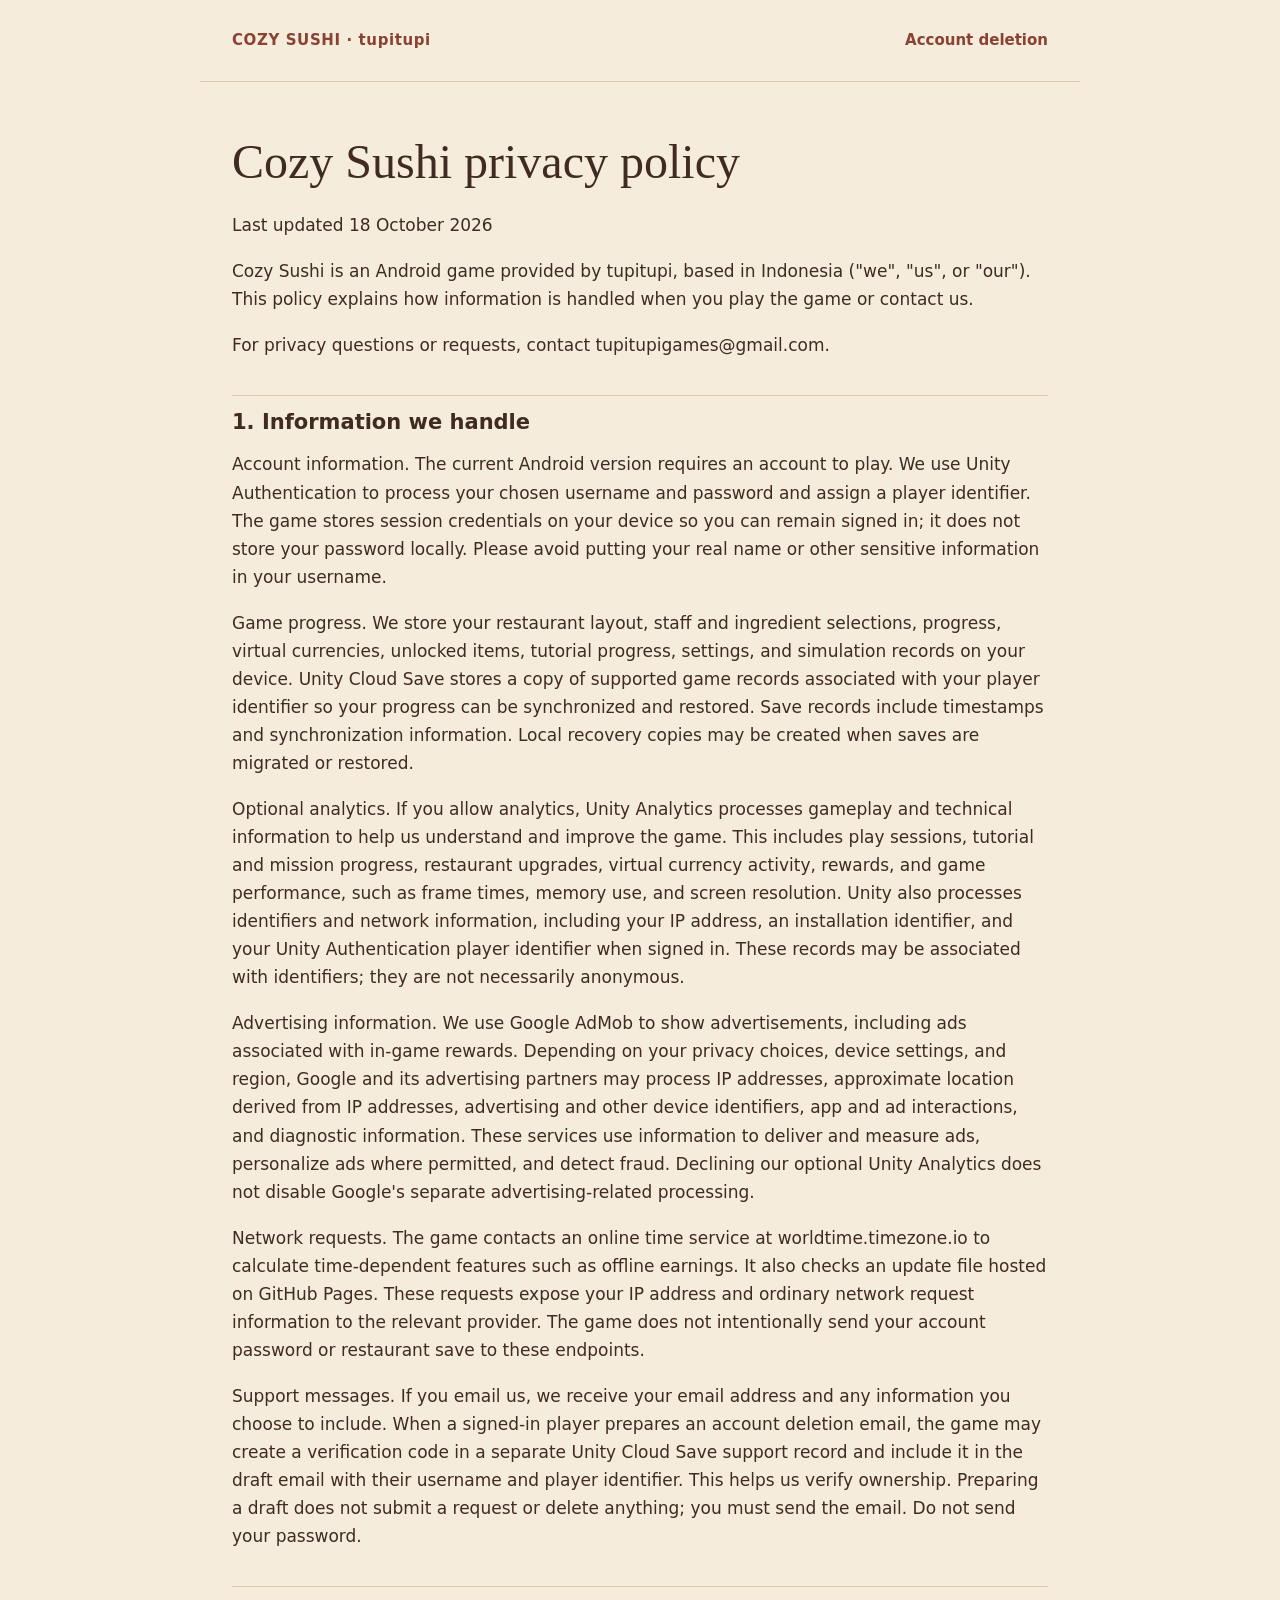
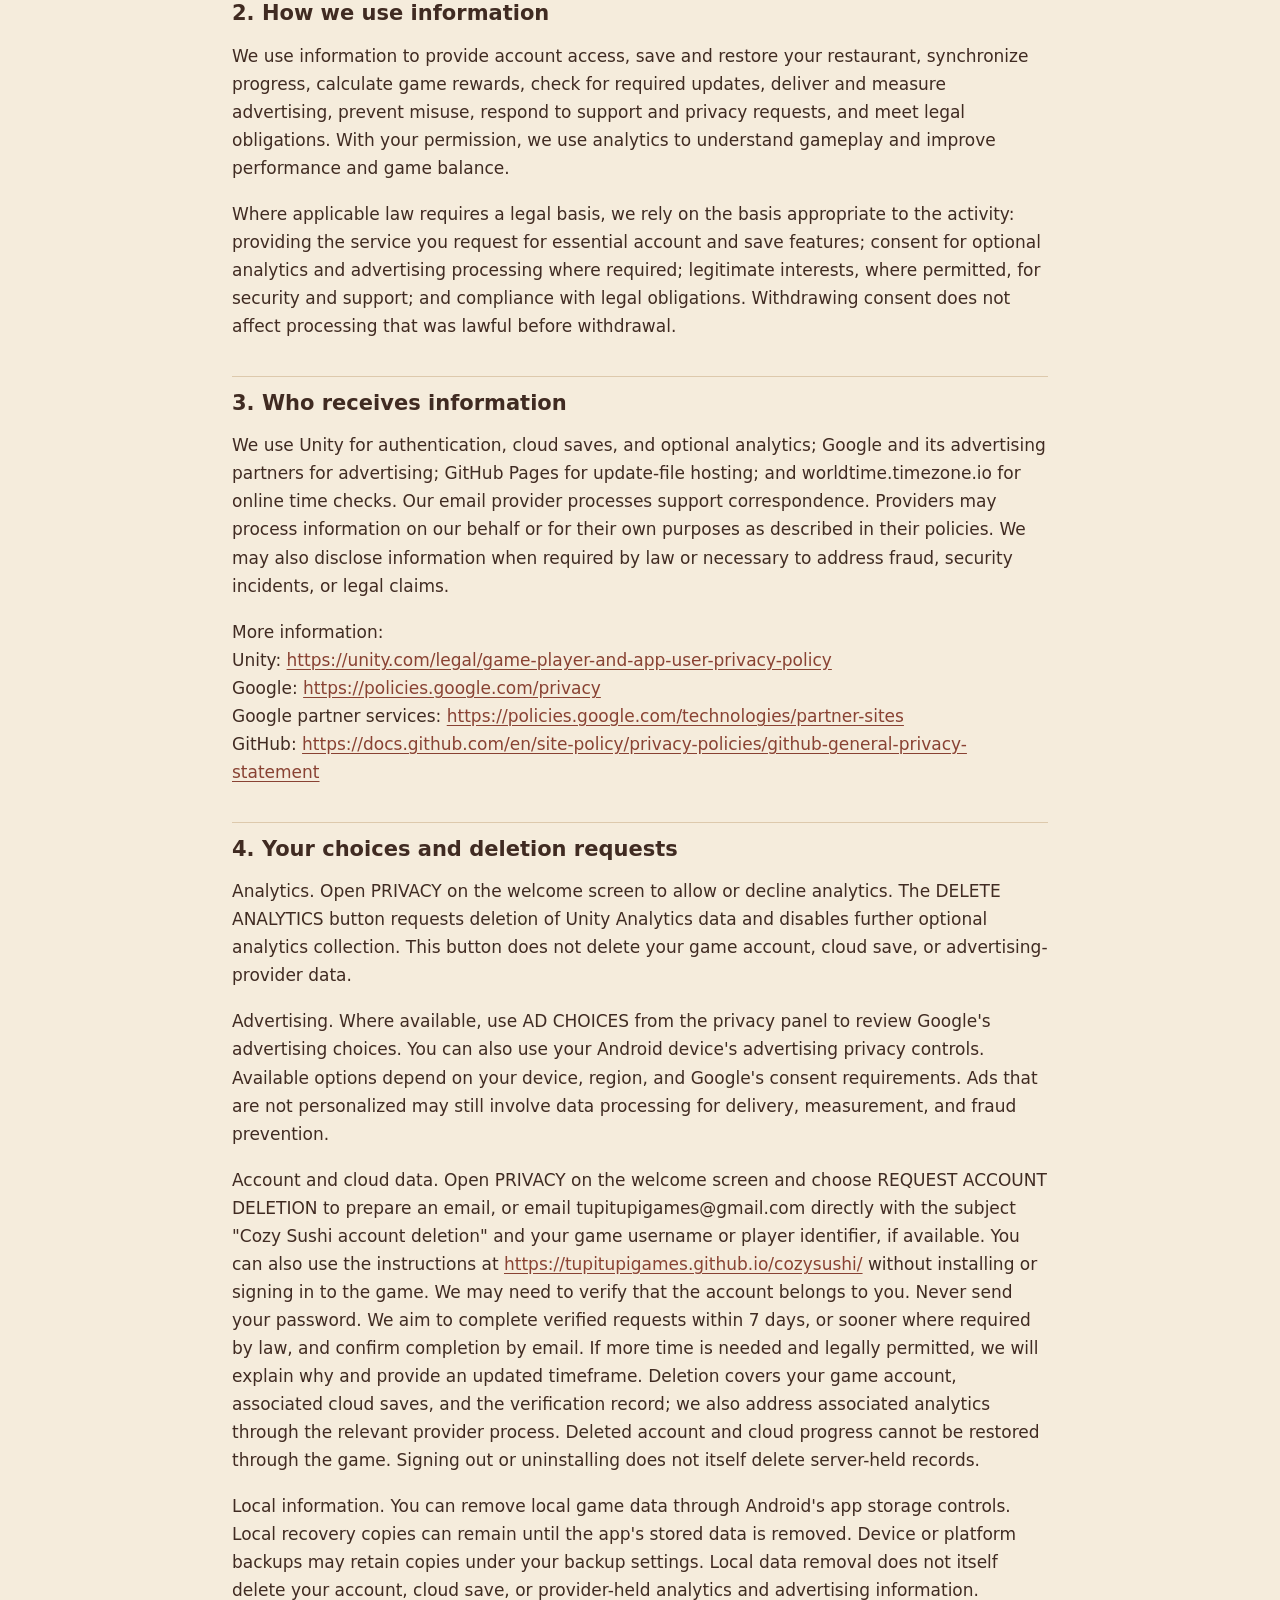
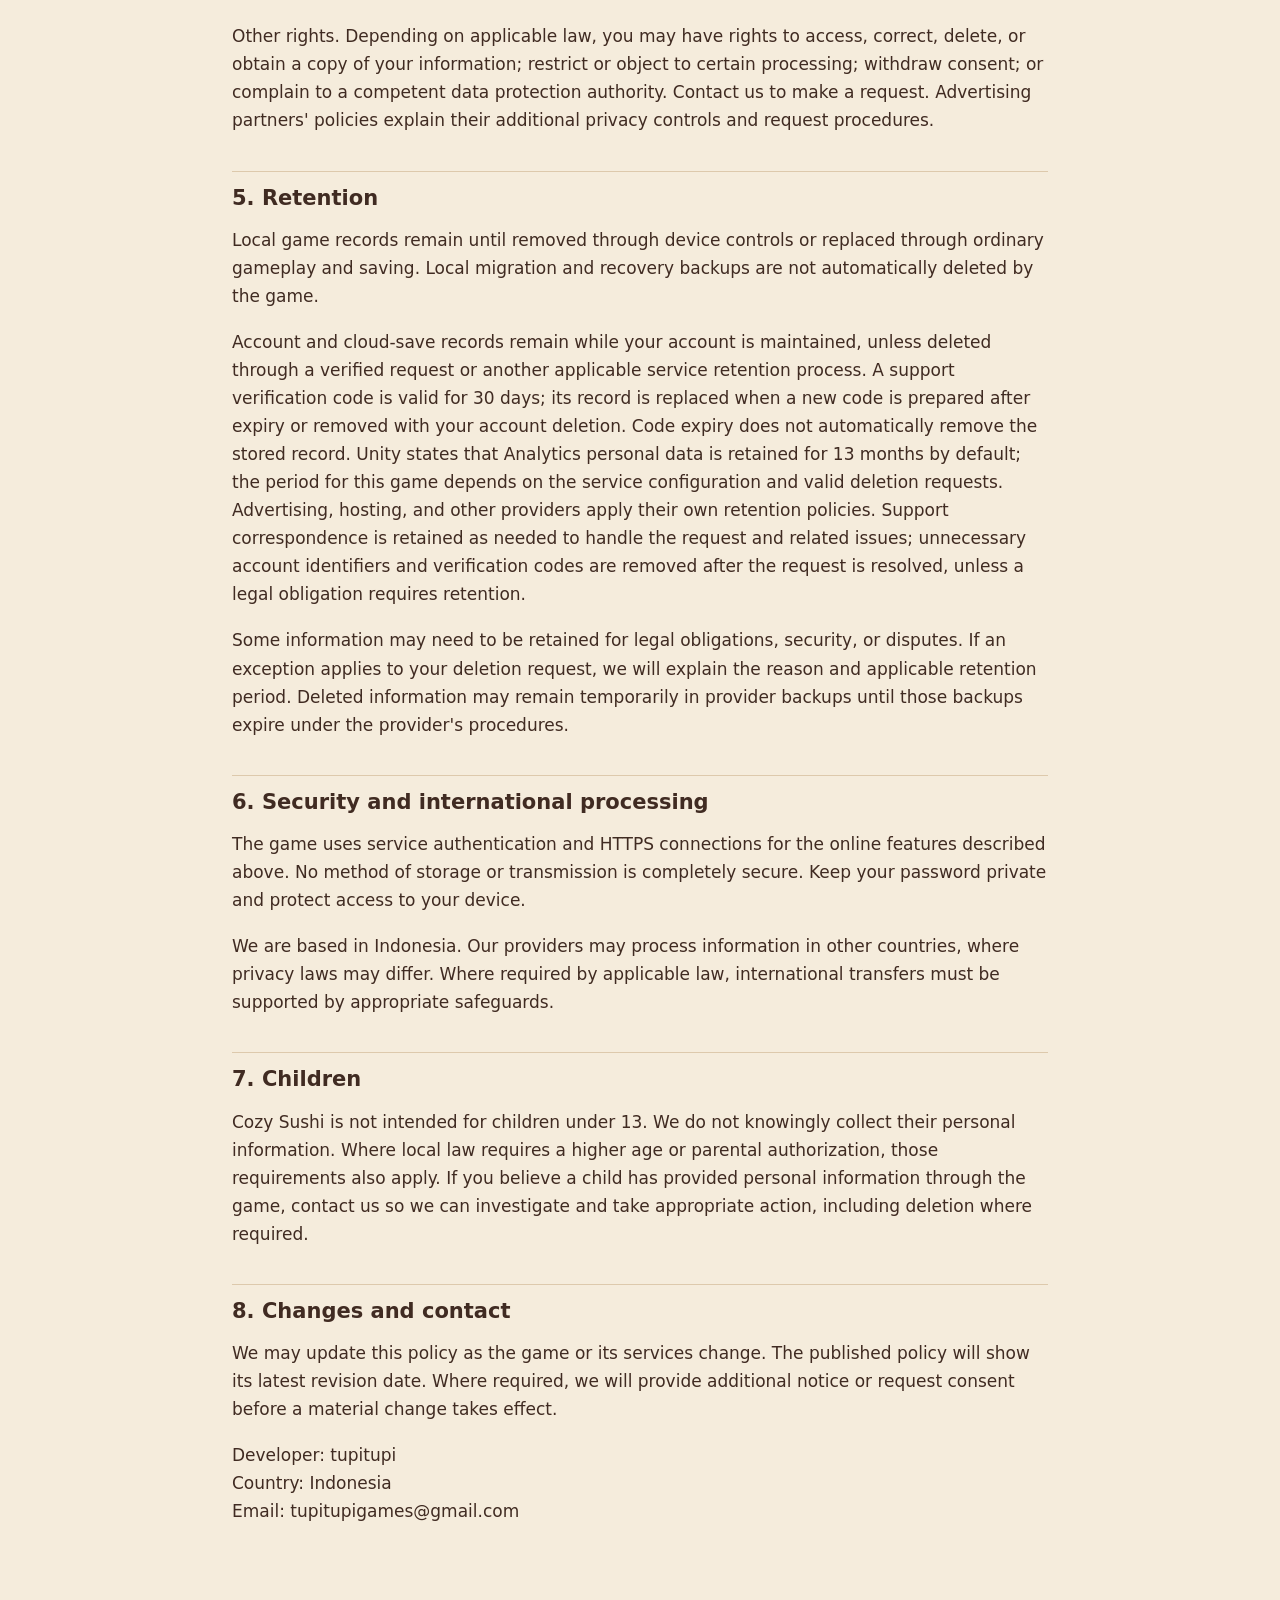
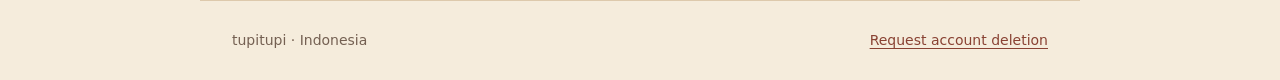
==== cozysushi/privacy.html @ ad053672 "Add Cozy Sushi privacy policy and account deletion pages" ====
<!doctype html><html lang="en"><head><meta charset="utf-8"><meta name="viewport" content="width=device-width, initial-scale=1"><meta name="description" content="Cozy Sushi privacy policy: accounts, cloud saves, analytics, advertising, and your choices."><title>Privacy policy | Cozy Sushi by tupitupi</title><link rel="stylesheet" href="style.css"></head><body><header><a class="brand" href="./">COZY SUSHI · tupitupi</a><nav aria-label="Main"><a href="./">Account deletion</a></nav></header><main class="policy"><h1>Cozy Sushi privacy policy</h1><p>Last updated 18 October 2026</p>
<p>Cozy Sushi is an Android game provided by tupitupi, based in Indonesia (&quot;we&quot;, &quot;us&quot;, or &quot;our&quot;). This policy explains how information is handled when you play the game or contact us.</p>
<p>For privacy questions or requests, contact tupitupigames@gmail.com.</p>
<h2>1. Information we handle</h2>
<p>Account information. The current Android version requires an account to play. We use Unity Authentication to process your chosen username and password and assign a player identifier. The game stores session credentials on your device so you can remain signed in; it does not store your password locally. Please avoid putting your real name or other sensitive information in your username.</p>
<p>Game progress. We store your restaurant layout, staff and ingredient selections, progress, virtual currencies, unlocked items, tutorial progress, settings, and simulation records on your device. Unity Cloud Save stores a copy of supported game records associated with your player identifier so your progress can be synchronized and restored. Save records include timestamps and synchronization information. Local recovery copies may be created when saves are migrated or restored.</p>
<p>Optional analytics. If you allow analytics, Unity Analytics processes gameplay and technical information to help us understand and improve the game. This includes play sessions, tutorial and mission progress, restaurant upgrades, virtual currency activity, rewards, and game performance, such as frame times, memory use, and screen resolution. Unity also processes identifiers and network information, including your IP address, an installation identifier, and your Unity Authentication player identifier when signed in. These records may be associated with identifiers; they are not necessarily anonymous.</p>
<p>Advertising information. We use Google AdMob to show advertisements, including ads associated with in-game rewards. Depending on your privacy choices, device settings, and region, Google and its advertising partners may process IP addresses, approximate location derived from IP addresses, advertising and other device identifiers, app and ad interactions, and diagnostic information. These services use information to deliver and measure ads, personalize ads where permitted, and detect fraud. Declining our optional Unity Analytics does not disable Google's separate advertising-related processing.</p>
<p>Network requests. The game contacts an online time service at worldtime.timezone.io to calculate time-dependent features such as offline earnings. It also checks an update file hosted on GitHub Pages. These requests expose your IP address and ordinary network request information to the relevant provider. The game does not intentionally send your account password or restaurant save to these endpoints.</p>
<p>Support messages. If you email us, we receive your email address and any information you choose to include. When a signed-in player prepares an account deletion email, the game may create a verification code in a separate Unity Cloud Save support record and include it in the draft email with their username and player identifier. This helps us verify ownership. Preparing a draft does not submit a request or delete anything; you must send the email. Do not send your password.</p>
<h2>2. How we use information</h2>
<p>We use information to provide account access, save and restore your restaurant, synchronize progress, calculate game rewards, check for required updates, deliver and measure advertising, prevent misuse, respond to support and privacy requests, and meet legal obligations. With your permission, we use analytics to understand gameplay and improve performance and game balance.</p>
<p>Where applicable law requires a legal basis, we rely on the basis appropriate to the activity: providing the service you request for essential account and save features; consent for optional analytics and advertising processing where required; legitimate interests, where permitted, for security and support; and compliance with legal obligations. Withdrawing consent does not affect processing that was lawful before withdrawal.</p>
<h2>3. Who receives information</h2>
<p>We use Unity for authentication, cloud saves, and optional analytics; Google and its advertising partners for advertising; GitHub Pages for update-file hosting; and worldtime.timezone.io for online time checks. Our email provider processes support correspondence. Providers may process information on our behalf or for their own purposes as described in their policies. We may also disclose information when required by law or necessary to address fraud, security incidents, or legal claims.</p>
<p>More information:<br>Unity: <a href="https://unity.com/legal/game-player-and-app-user-privacy-policy">https://unity.com/legal/game-player-and-app-user-privacy-policy</a><br>Google: <a href="https://policies.google.com/privacy">https://policies.google.com/privacy</a><br>Google partner services: <a href="https://policies.google.com/technologies/partner-sites">https://policies.google.com/technologies/partner-sites</a><br>GitHub: <a href="https://docs.github.com/en/site-policy/privacy-policies/github-general-privacy-statement">https://docs.github.com/en/site-policy/privacy-policies/github-general-privacy-statement</a></p>
<h2>4. Your choices and deletion requests</h2>
<p>Analytics. Open PRIVACY on the welcome screen to allow or decline analytics. The DELETE ANALYTICS button requests deletion of Unity Analytics data and disables further optional analytics collection. This button does not delete your game account, cloud save, or advertising-provider data.</p>
<p>Advertising. Where available, use AD CHOICES from the privacy panel to review Google's advertising choices. You can also use your Android device's advertising privacy controls. Available options depend on your device, region, and Google's consent requirements. Ads that are not personalized may still involve data processing for delivery, measurement, and fraud prevention.</p>
<p>Account and cloud data. Open PRIVACY on the welcome screen and choose REQUEST ACCOUNT DELETION to prepare an email, or email tupitupigames@gmail.com directly with the subject &quot;Cozy Sushi account deletion&quot; and your game username or player identifier, if available. You can also use the instructions at <a href="https://tupitupigames.github.io/cozysushi/">https://tupitupigames.github.io/cozysushi/</a> without installing or signing in to the game. We may need to verify that the account belongs to you. Never send your password. We aim to complete verified requests within 7 days, or sooner where required by law, and confirm completion by email. If more time is needed and legally permitted, we will explain why and provide an updated timeframe. Deletion covers your game account, associated cloud saves, and the verification record; we also address associated analytics through the relevant provider process. Deleted account and cloud progress cannot be restored through the game. Signing out or uninstalling does not itself delete server-held records.</p>
<p>Local information. You can remove local game data through Android's app storage controls. Local recovery copies can remain until the app's stored data is removed. Device or platform backups may retain copies under your backup settings. Local data removal does not itself delete your account, cloud save, or provider-held analytics and advertising information.</p>
<p>Other rights. Depending on applicable law, you may have rights to access, correct, delete, or obtain a copy of your information; restrict or object to certain processing; withdraw consent; or complain to a competent data protection authority. Contact us to make a request. Advertising partners' policies explain their additional privacy controls and request procedures.</p>
<h2>5. Retention</h2>
<p>Local game records remain until removed through device controls or replaced through ordinary gameplay and saving. Local migration and recovery backups are not automatically deleted by the game.</p>
<p>Account and cloud-save records remain while your account is maintained, unless deleted through a verified request or another applicable service retention process. A support verification code is valid for 30 days; its record is replaced when a new code is prepared after expiry or removed with your account deletion. Code expiry does not automatically remove the stored record. Unity states that Analytics personal data is retained for 13 months by default; the period for this game depends on the service configuration and valid deletion requests. Advertising, hosting, and other providers apply their own retention policies. Support correspondence is retained as needed to handle the request and related issues; unnecessary account identifiers and verification codes are removed after the request is resolved, unless a legal obligation requires retention.</p>
<p>Some information may need to be retained for legal obligations, security, or disputes. If an exception applies to your deletion request, we will explain the reason and applicable retention period. Deleted information may remain temporarily in provider backups until those backups expire under the provider's procedures.</p>
<h2>6. Security and international processing</h2>
<p>The game uses service authentication and HTTPS connections for the online features described above. No method of storage or transmission is completely secure. Keep your password private and protect access to your device.</p>
<p>We are based in Indonesia. Our providers may process information in other countries, where privacy laws may differ. Where required by applicable law, international transfers must be supported by appropriate safeguards.</p>
<h2>7. Children</h2>
<p>Cozy Sushi is not intended for children under 13. We do not knowingly collect their personal information. Where local law requires a higher age or parental authorization, those requirements also apply. If you believe a child has provided personal information through the game, contact us so we can investigate and take appropriate action, including deletion where required.</p>
<h2>8. Changes and contact</h2>
<p>We may update this policy as the game or its services change. The published policy will show its latest revision date. Where required, we will provide additional notice or request consent before a material change takes effect.</p>
<p>Developer: tupitupi<br>Country: Indonesia<br>Email: tupitupigames@gmail.com</p></main><footer><span>tupitupi · Indonesia</span><a href="./">Request account deletion</a></footer></body></html>
---- cozysushi/style.css ----
:root{color-scheme:light;--ink:#402b22;--muted:#746052;--paper:#faf1db;--red:#894233;--line:#ddc9ac}
*{box-sizing:border-box}body{margin:0;background:#f5ecdc;color:var(--ink);font:17px/1.65 system-ui,-apple-system,BlinkMacSystemFont,"Segoe UI",sans-serif}a{color:var(--red);text-underline-offset:3px}a:hover{text-decoration-thickness:2px}a:focus-visible,button:focus-visible{outline:3px solid #894233;outline-offset:5px}header,main,footer{max-width:880px;margin:auto;padding:28px 32px}header{display:flex;justify-content:space-between;gap:24px;border-bottom:1px solid var(--line);font-size:15px}header a{font-weight:700;text-decoration:none}.brand{letter-spacing:.04em}main{padding-top:52px;padding-bottom:56px}h1{font-family:Georgia,serif;font-size:clamp(32px,5vw,48px);font-weight:500;line-height:1.15;margin:0 0 22px}h2{font-size:21px;line-height:1.35;margin:36px 0 14px}p{margin:0 0 18px}.eyebrow{color:var(--red);font-size:13px;letter-spacing:.14em;font-weight:700;text-transform:uppercase}.intro{font-size:20px;max-width:700px}.action{display:inline-block;padding:15px 24px;border:2px solid var(--red);border-radius:7px;color:white;background:var(--red);font-weight:650;text-decoration:none;margin:8px 0 14px}.action:hover{background:#71372b}section{padding:2px 0 10px}li{margin:10px 0}ul,ol{padding-left:26px}.notice{padding:22px 26px;border-left:4px solid #b99154;background:var(--paper);margin:24px 0}.notice p:last-child{margin-bottom:0}.email{overflow-wrap:anywhere}footer{border-top:1px solid var(--line);color:var(--muted);font-size:14px;display:flex;justify-content:space-between;gap:20px}.small{font-size:15px;color:var(--muted)}.policy p{overflow-wrap:anywhere}.policy h2{padding-top:12px;border-top:1px solid var(--line)}@media(max-width:600px){header,main,footer{padding-left:22px;padding-right:22px}header,footer{flex-wrap:wrap}main{padding-top:36px}.intro{font-size:18px}.action{width:100%;text-align:center}}
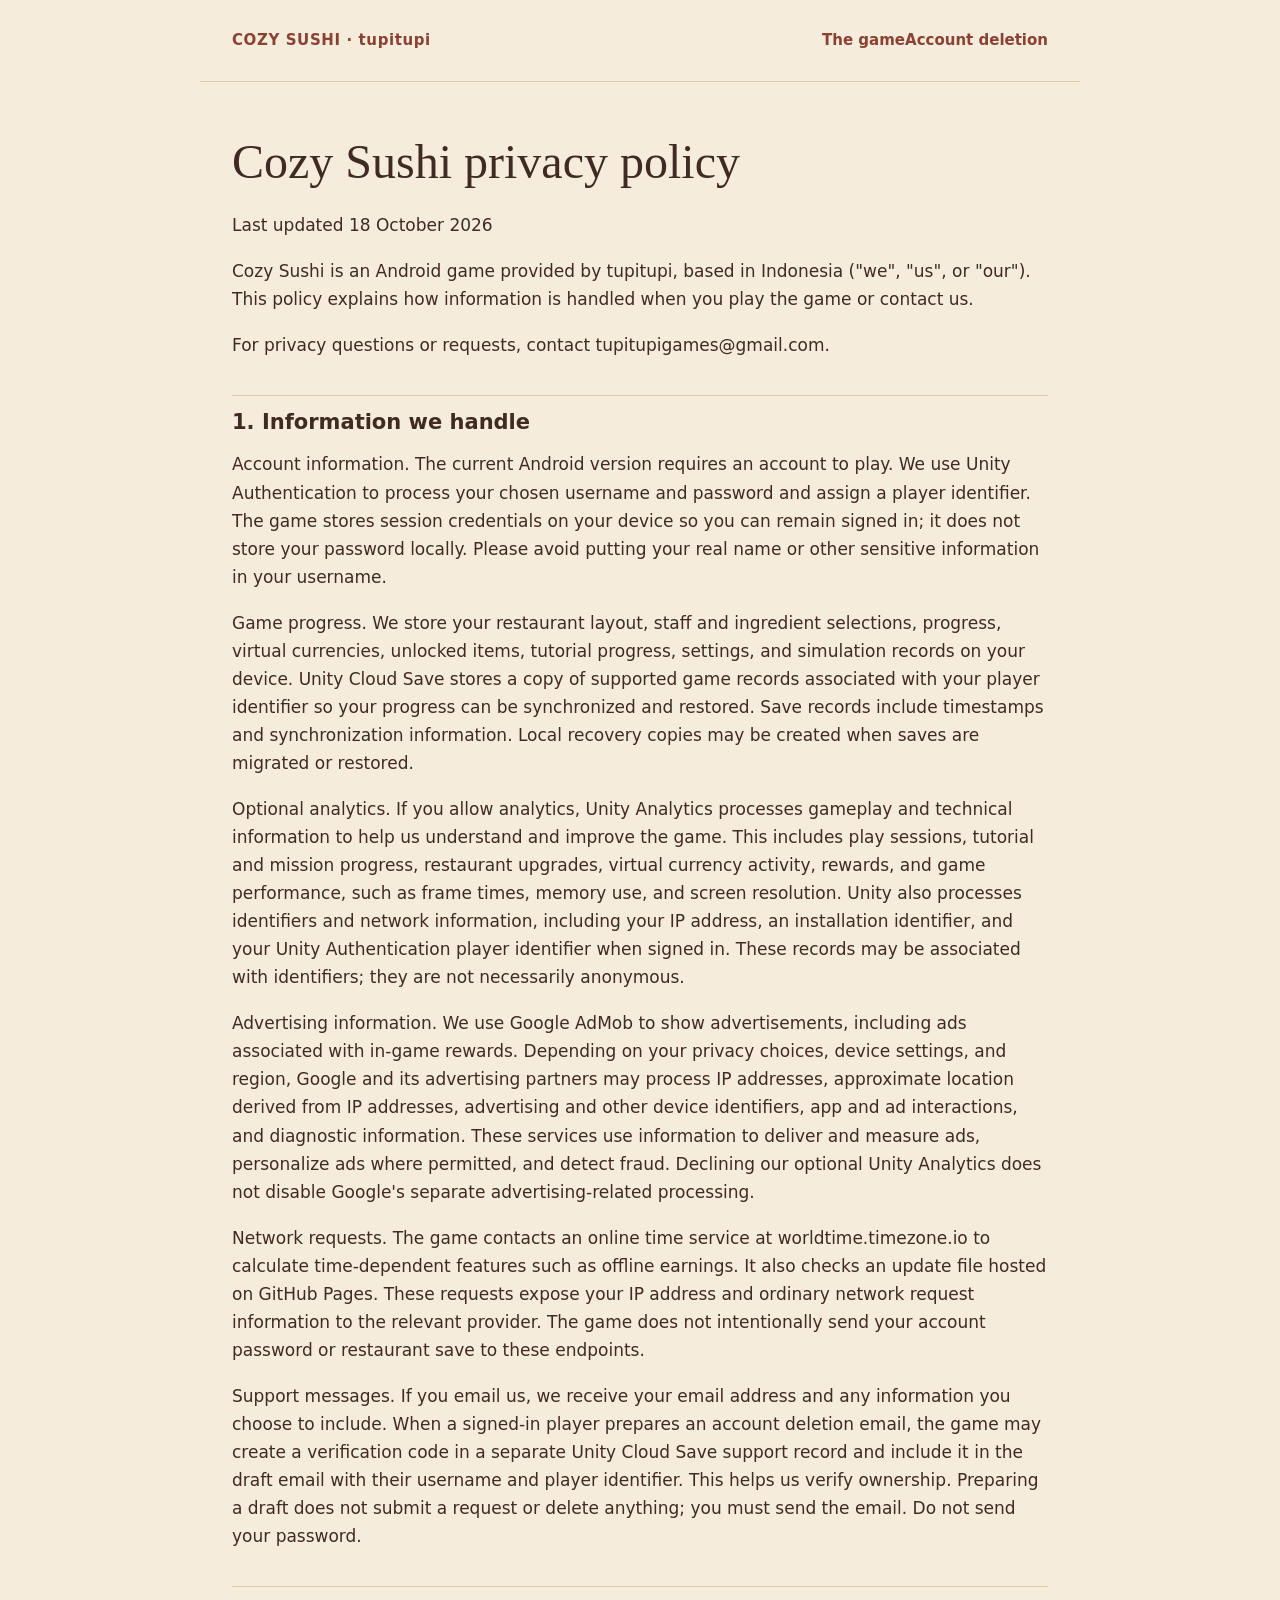
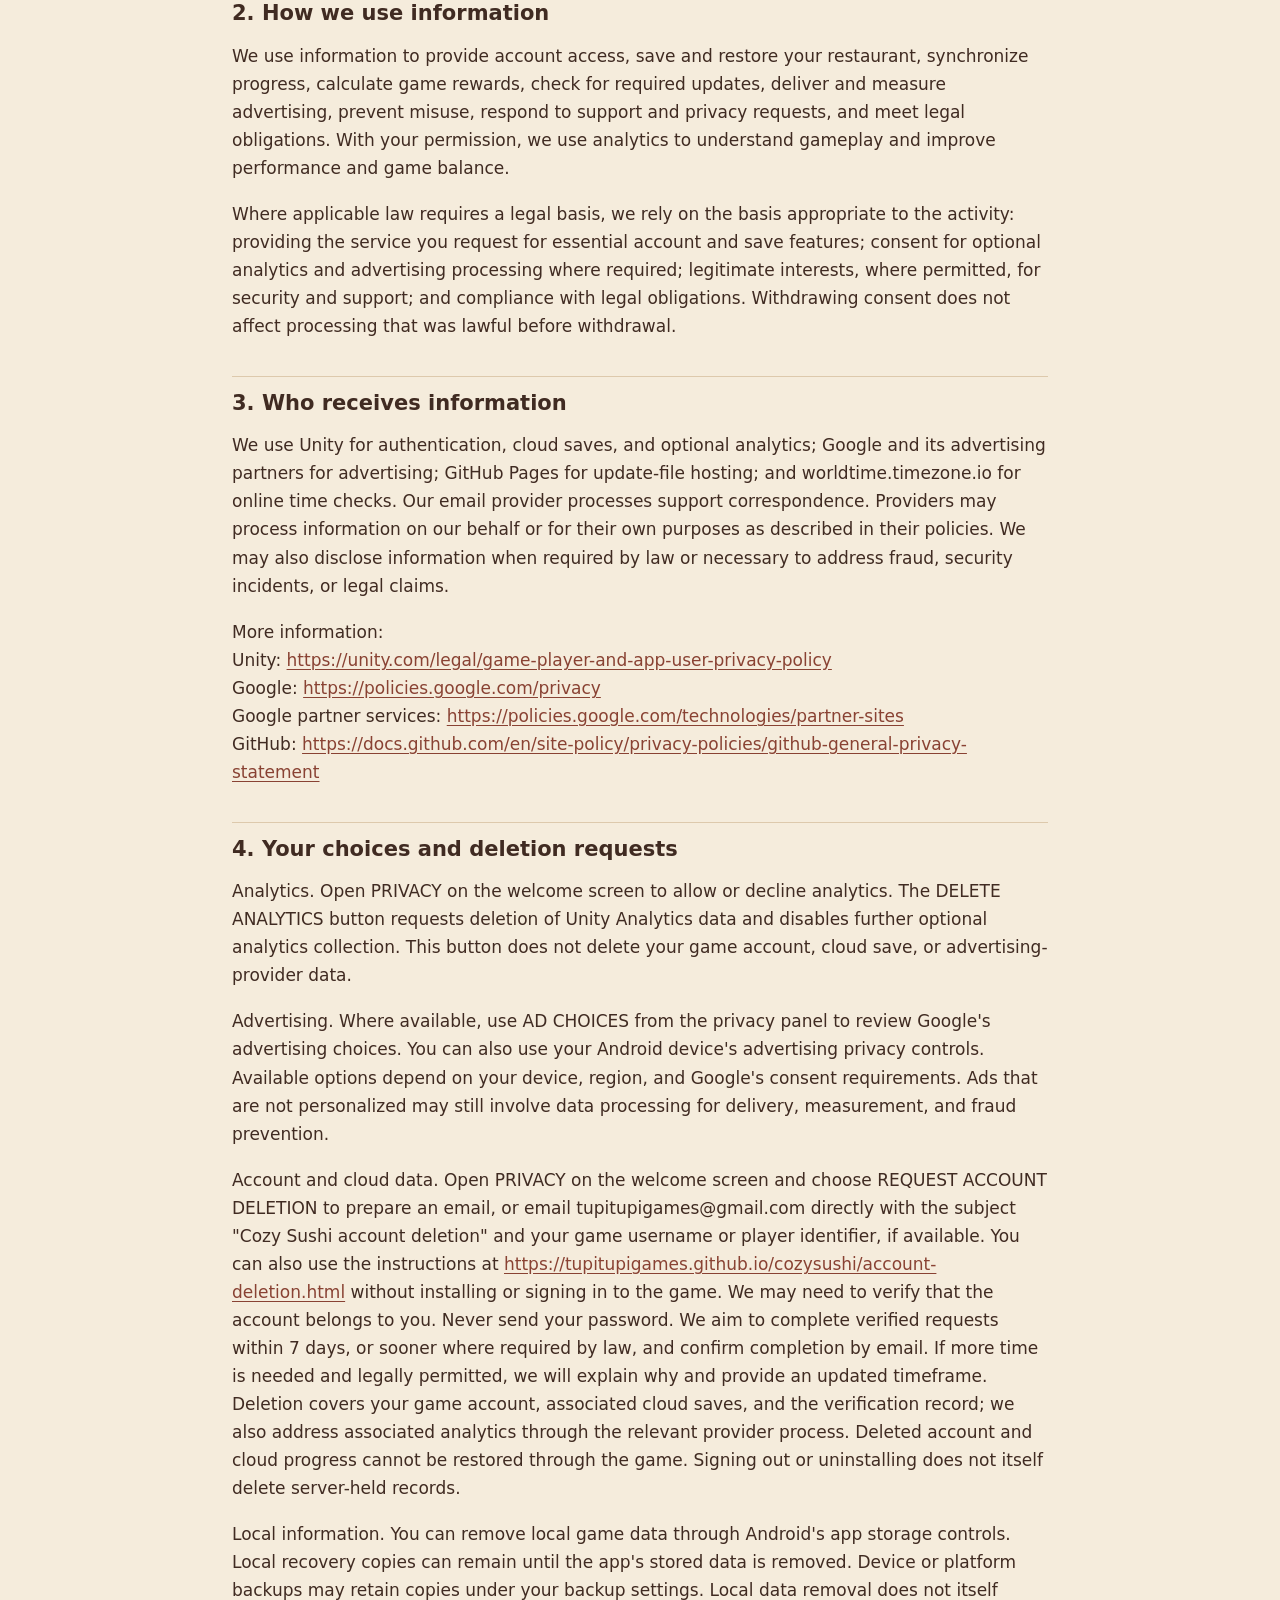
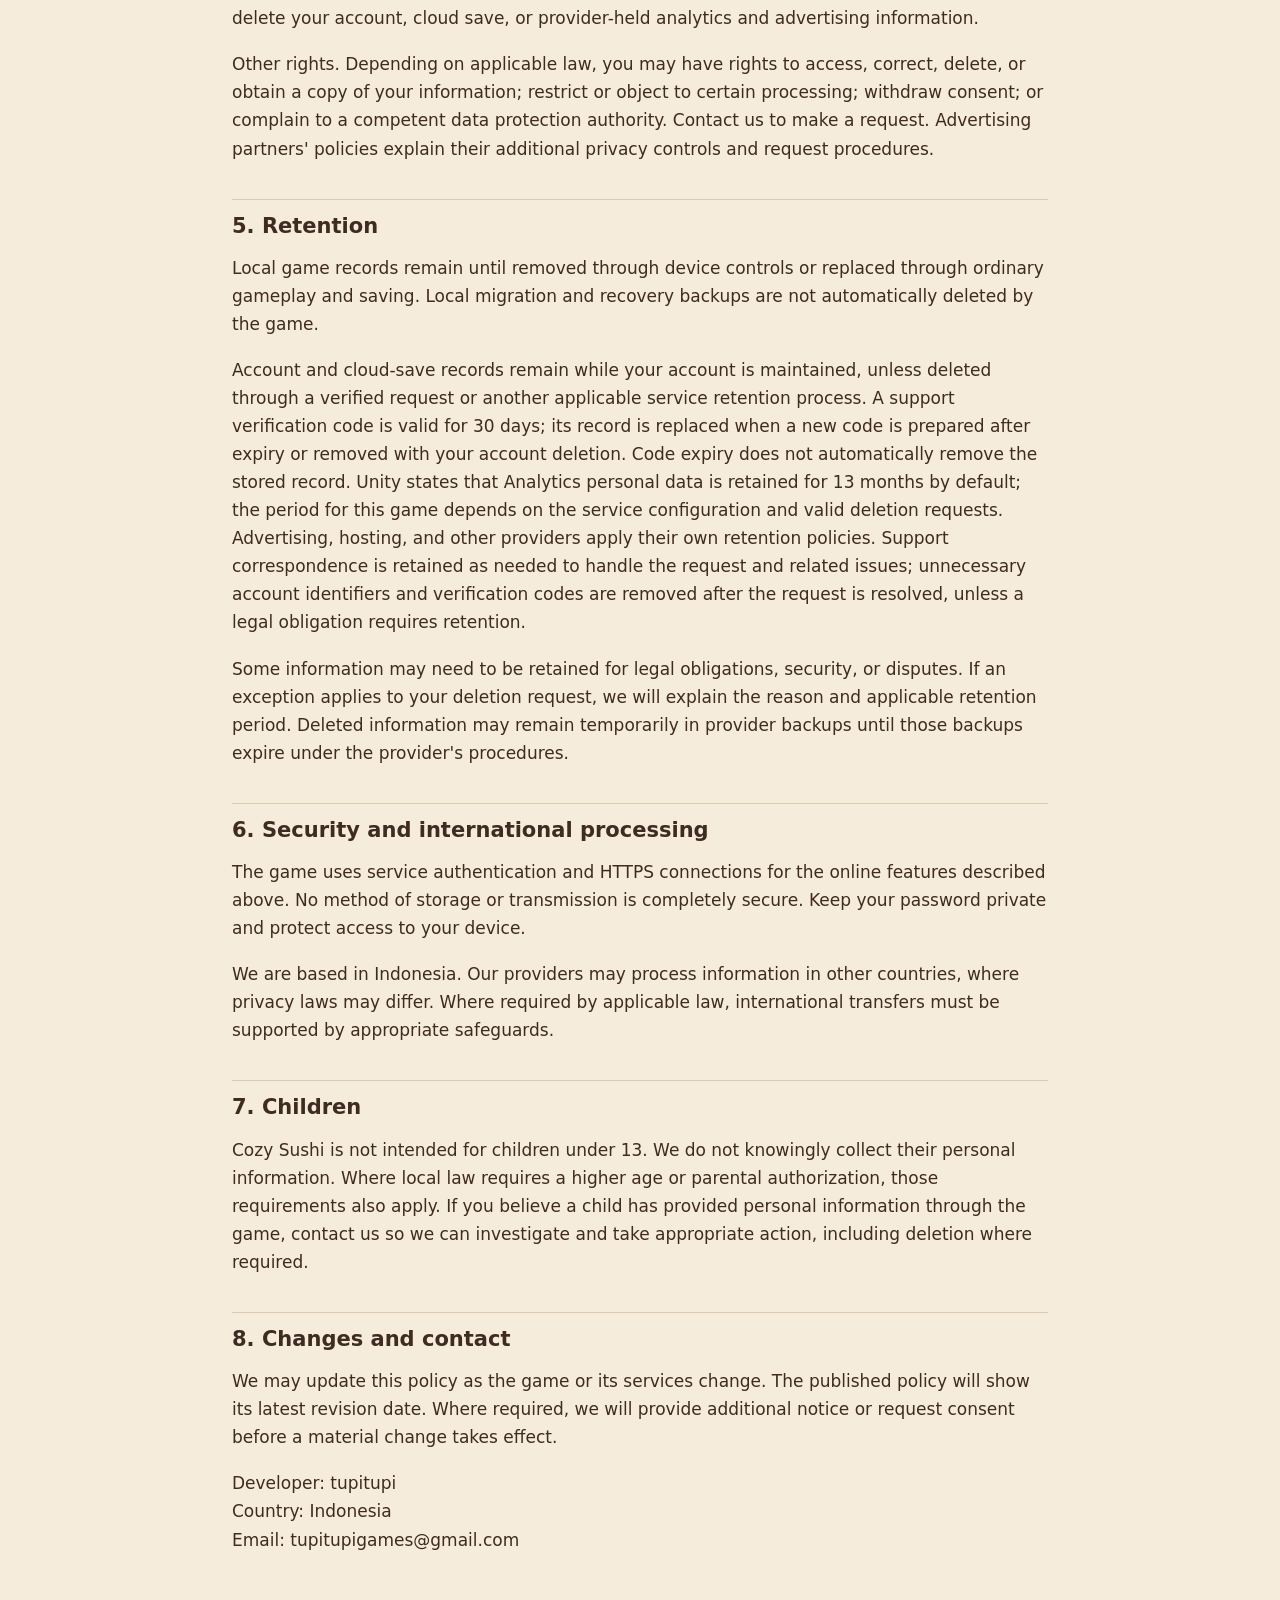
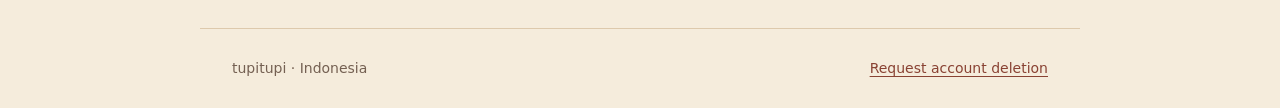
==== commit 003e7e91: "Add Cozy Sushi landing page and separate legal pages" ====
--- a/cozysushi/privacy.html
+++ b/cozysushi/privacy.html
@@ -1,4 +1,4 @@
-<!doctype html><html lang="en"><head><meta charset="utf-8"><meta name="viewport" content="width=device-width, initial-scale=1"><meta name="description" content="Cozy Sushi privacy policy: accounts, cloud saves, analytics, advertising, and your choices."><title>Privacy policy | Cozy Sushi by tupitupi</title><link rel="stylesheet" href="style.css"></head><body><header><a class="brand" href="./">COZY SUSHI · tupitupi</a><nav aria-label="Main"><a href="./">Account deletion</a></nav></header><main class="policy"><h1>Cozy Sushi privacy policy</h1><p>Last updated 18 October 2026</p>
+<!doctype html><html lang="en"><head><meta charset="utf-8"><meta name="viewport" content="width=device-width, initial-scale=1"><meta name="description" content="Cozy Sushi privacy policy: accounts, cloud saves, analytics, advertising, and your choices."><title>Privacy policy | Cozy Sushi by tupitupi</title><link rel="stylesheet" href="style.css"></head><body><header><a class="brand" href="./">COZY SUSHI · tupitupi</a><nav aria-label="Main"><a href="./">The game</a><a href="account-deletion.html">Account deletion</a></nav></header><main class="policy"><h1>Cozy Sushi privacy policy</h1><p>Last updated 18 October 2026</p>
 <p>Cozy Sushi is an Android game provided by tupitupi, based in Indonesia (&quot;we&quot;, &quot;us&quot;, or &quot;our&quot;). This policy explains how information is handled when you play the game or contact us.</p>
 <p>For privacy questions or requests, contact tupitupigames@gmail.com.</p>
 <h2>1. Information we handle</h2>
@@ -17,7 +17,7 @@
 <h2>4. Your choices and deletion requests</h2>
 <p>Analytics. Open PRIVACY on the welcome screen to allow or decline analytics. The DELETE ANALYTICS button requests deletion of Unity Analytics data and disables further optional analytics collection. This button does not delete your game account, cloud save, or advertising-provider data.</p>
 <p>Advertising. Where available, use AD CHOICES from the privacy panel to review Google's advertising choices. You can also use your Android device's advertising privacy controls. Available options depend on your device, region, and Google's consent requirements. Ads that are not personalized may still involve data processing for delivery, measurement, and fraud prevention.</p>
-<p>Account and cloud data. Open PRIVACY on the welcome screen and choose REQUEST ACCOUNT DELETION to prepare an email, or email tupitupigames@gmail.com directly with the subject &quot;Cozy Sushi account deletion&quot; and your game username or player identifier, if available. You can also use the instructions at <a href="https://tupitupigames.github.io/cozysushi/">https://tupitupigames.github.io/cozysushi/</a> without installing or signing in to the game. We may need to verify that the account belongs to you. Never send your password. We aim to complete verified requests within 7 days, or sooner where required by law, and confirm completion by email. If more time is needed and legally permitted, we will explain why and provide an updated timeframe. Deletion covers your game account, associated cloud saves, and the verification record; we also address associated analytics through the relevant provider process. Deleted account and cloud progress cannot be restored through the game. Signing out or uninstalling does not itself delete server-held records.</p>
+<p>Account and cloud data. Open PRIVACY on the welcome screen and choose REQUEST ACCOUNT DELETION to prepare an email, or email tupitupigames@gmail.com directly with the subject &quot;Cozy Sushi account deletion&quot; and your game username or player identifier, if available. You can also use the instructions at <a href="https://tupitupigames.github.io/cozysushi/account-deletion.html">https://tupitupigames.github.io/cozysushi/account-deletion.html</a> without installing or signing in to the game. We may need to verify that the account belongs to you. Never send your password. We aim to complete verified requests within 7 days, or sooner where required by law, and confirm completion by email. If more time is needed and legally permitted, we will explain why and provide an updated timeframe. Deletion covers your game account, associated cloud saves, and the verification record; we also address associated analytics through the relevant provider process. Deleted account and cloud progress cannot be restored through the game. Signing out or uninstalling does not itself delete server-held records.</p>
 <p>Local information. You can remove local game data through Android's app storage controls. Local recovery copies can remain until the app's stored data is removed. Device or platform backups may retain copies under your backup settings. Local data removal does not itself delete your account, cloud save, or provider-held analytics and advertising information.</p>
 <p>Other rights. Depending on applicable law, you may have rights to access, correct, delete, or obtain a copy of your information; restrict or object to certain processing; withdraw consent; or complain to a competent data protection authority. Contact us to make a request. Advertising partners' policies explain their additional privacy controls and request procedures.</p>
 <h2>5. Retention</h2>
@@ -31,4 +31,4 @@
 <p>Cozy Sushi is not intended for children under 13. We do not knowingly collect their personal information. Where local law requires a higher age or parental authorization, those requirements also apply. If you believe a child has provided personal information through the game, contact us so we can investigate and take appropriate action, including deletion where required.</p>
 <h2>8. Changes and contact</h2>
 <p>We may update this policy as the game or its services change. The published policy will show its latest revision date. Where required, we will provide additional notice or request consent before a material change takes effect.</p>
-<p>Developer: tupitupi<br>Country: Indonesia<br>Email: tupitupigames@gmail.com</p></main><footer><span>tupitupi · Indonesia</span><a href="./">Request account deletion</a></footer></body></html>+<p>Developer: tupitupi<br>Country: Indonesia<br>Email: tupitupigames@gmail.com</p></main><footer><span>tupitupi · Indonesia</span><a href="account-deletion.html">Request account deletion</a></footer></body></html>
